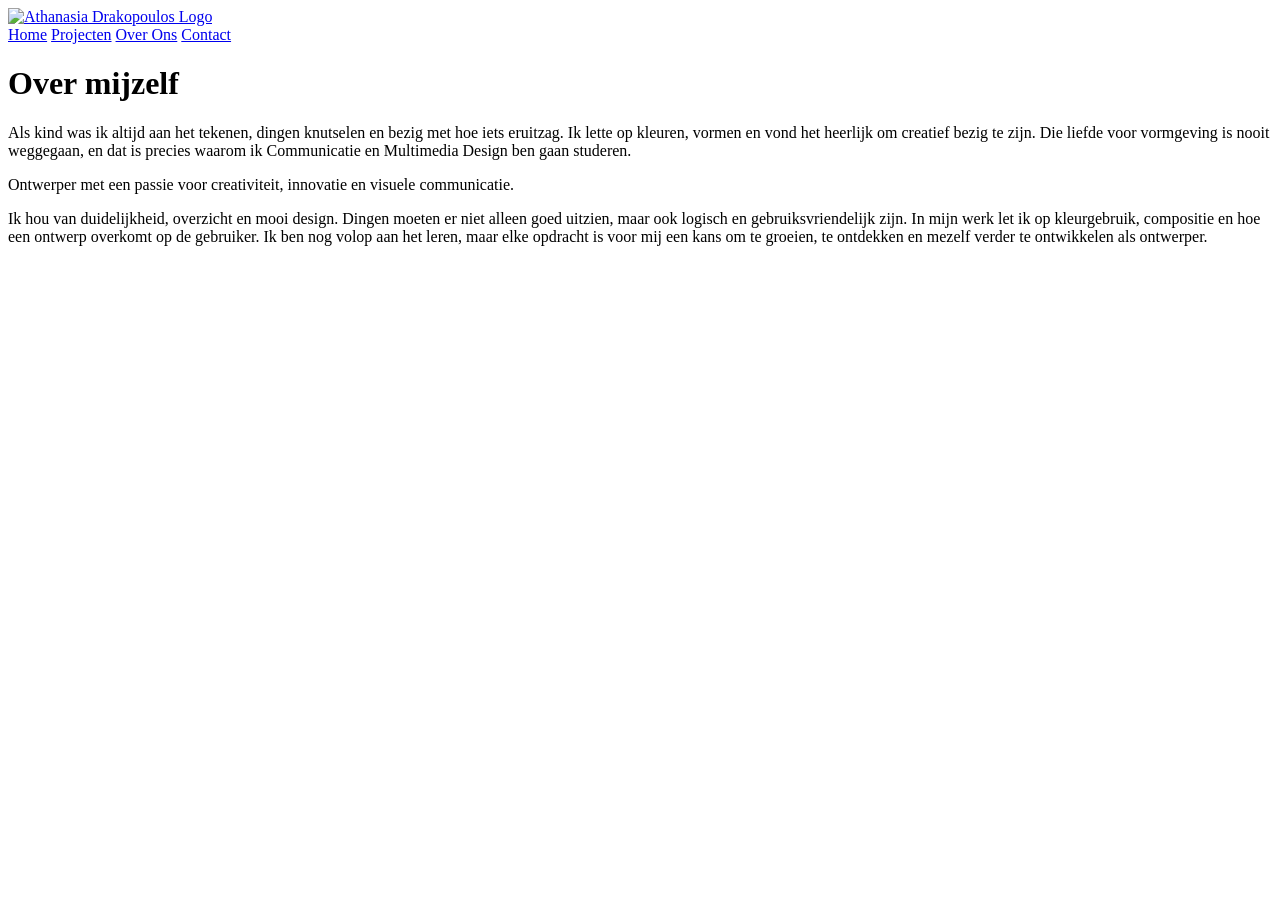
==== about.html @ c7bb43cd "Update about.html" ====
<!DOCTYPE html>
<html lang="nl">
  <head>
    <meta charset="UTF-8" />
    <meta name="viewport" content="width=device-width, initial-scale=1.0" />
    <title>Over Ons - OWE Portfolio</title>
    <link rel="stylesheet" href="styles.css" />
  </head>
  <body class="dark-theme">
    <div class="stars-container">
      <div id="stars"></div>
      <div id="shooting-stars"></div>
      <div class="saturn" id="saturn">
        <div class="planet"></div>
        <div class="rings"></div>
      </div>
    </div>

    <nav class="navigation dark">
      <div class="nav-content">
        <a href="home.html" class="logo">
          <img
            src="monogram draak png.png"
            alt="Athanasia Drakopoulos Logo"
          />
        </a>
        <div class="nav-links">
          <a href="index.html">Home</a>
          <a href="projecten.html">Projecten</a>
          <a href="about.html">Over Ons</a>
          <a href="contact.html" class="active">Contact</a>
        </div>
      </div>
    </nav>

    <main class="about-container">
      <div class="about-content">
        <h1>Over mijzelf</h1>
        <p class="intro">
          Als kind was ik altijd aan het tekenen, dingen knutselen en bezig met
          hoe iets eruitzag. Ik lette op kleuren, vormen en vond het heerlijk om
          creatief bezig te zijn. Die liefde voor vormgeving is nooit weggegaan,
          en dat is precies waarom ik Communicatie en Multimedia Design ben gaan
          studeren.
        </p>
        <div class="about-text">
          <p></p>
          <p>
            Ontwerper met een passie voor creativiteit, innovatie en visuele
            communicatie.
          </p>
          <p>
            Ik hou van duidelijkheid, overzicht en mooi design. Dingen moeten er
            niet alleen goed uitzien, maar ook logisch en gebruiksvriendelijk
            zijn. In mijn werk let ik op kleurgebruik, compositie en hoe een
            ontwerp overkomt op de gebruiker. Ik ben nog volop aan het leren,
            maar elke opdracht is voor mij een kans om te groeien, te ontdekken
            en mezelf verder te ontwikkelen als ontwerper.
          </p>
        </div>
      </div>
    </main>

    <div class="page-transition"></div>
    <div class="custom-cursor"></div>
    <script src="script.js"></script>
  </body>
</html>
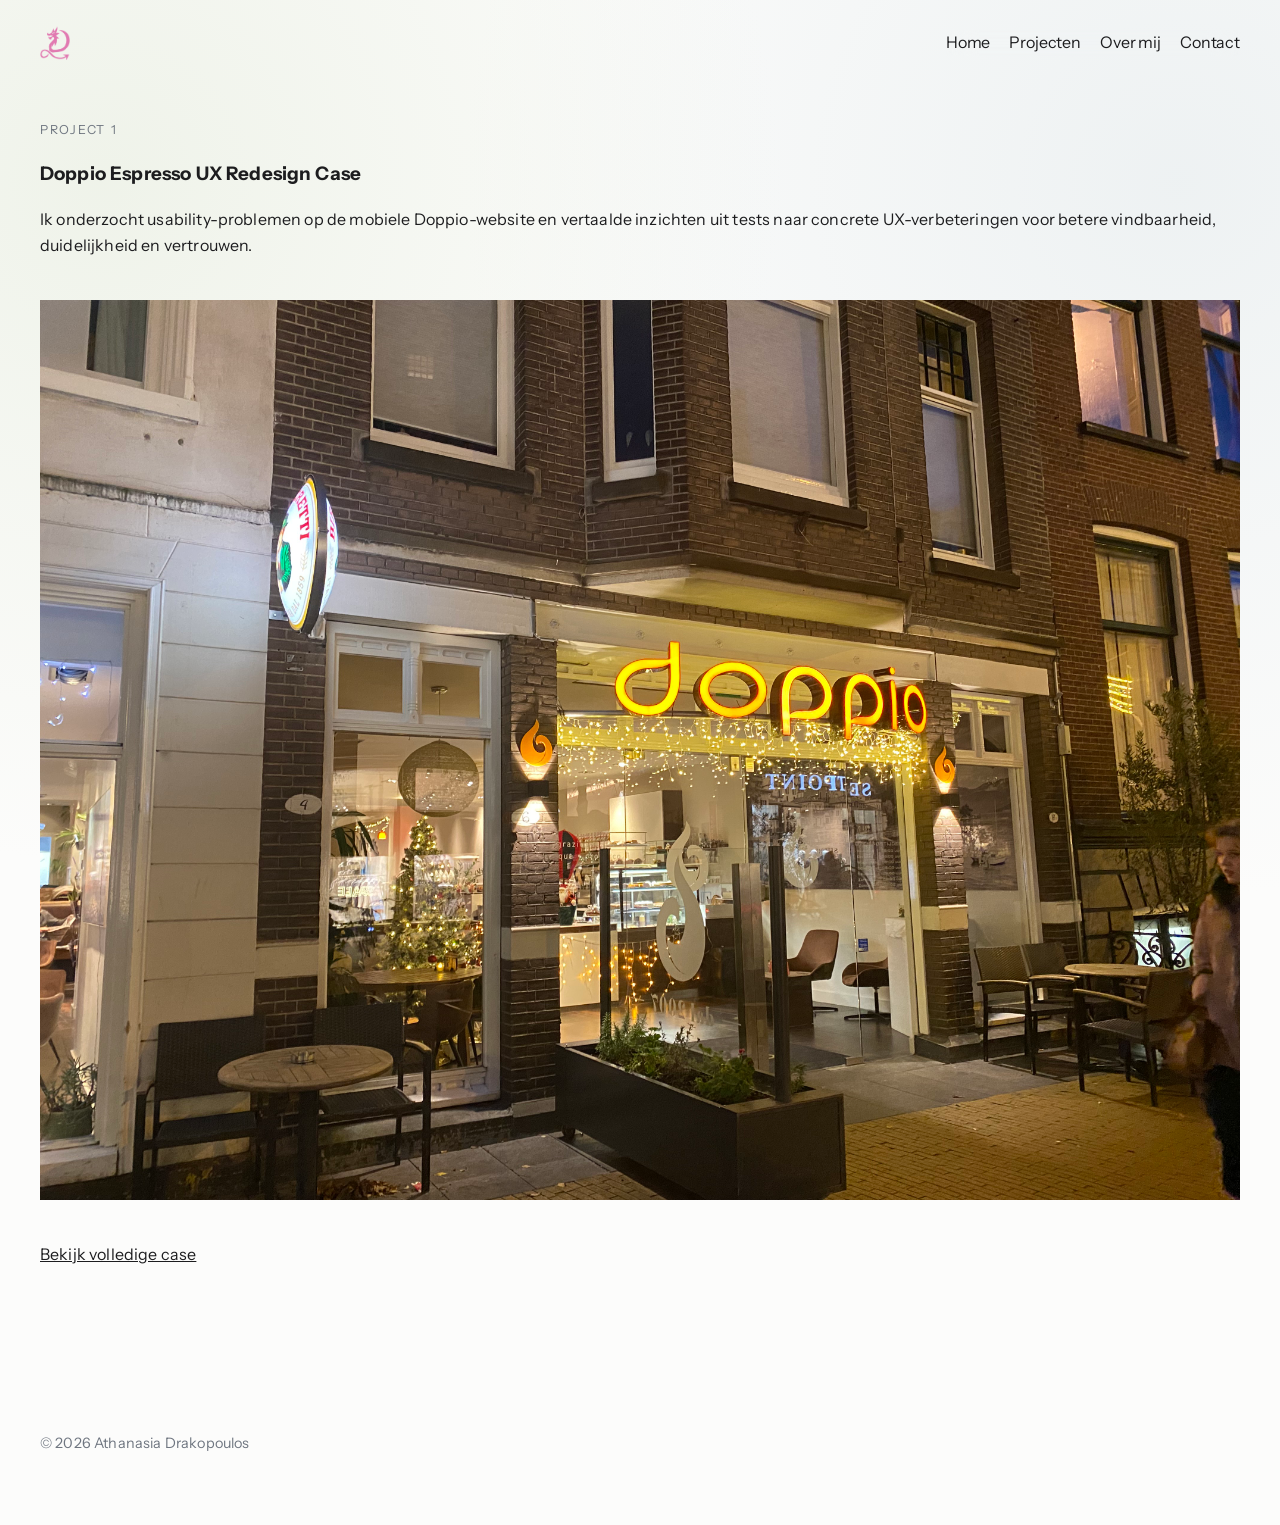
==== commit 35327618: "invul vakje weggehaald" ====
--- a/about.html
+++ b/about.html
@@ -1,68 +1,101 @@
-<!DOCTYPE html>
+<!doctype html>
 <html lang="nl">
   <head>
     <meta charset="UTF-8" />
     <meta name="viewport" content="width=device-width, initial-scale=1.0" />
-    <title>Over Ons - OWE Portfolio</title>
-    <link rel="stylesheet" href="styles.css" />
+    <meta
+      name="description"
+      content="Introductiepagina van Project 1 - Doppio Espresso UX Redesign Case."
+    />
+    <title>Project 1 Intro | Athanasia Drakopoulos</title>
+    <link rel="preconnect" href="https://fonts.googleapis.com" />
+    <link rel="preconnect" href="https://fonts.gstatic.com" crossorigin />
+    <link
+      href="https://fonts.googleapis.com/css2?family=Instrument+Sans:wght@400;500;600;700&display=swap"
+      rel="stylesheet"
+    />
+    <link rel="stylesheet" href="css/styles.css" />
   </head>
-  <body class="dark-theme">
-    <div class="stars-container">
-      <div id="stars"></div>
-      <div id="shooting-stars"></div>
-      <div class="saturn" id="saturn">
-        <div class="planet"></div>
-        <div class="rings"></div>
-      </div>
-    </div>
-
-    <nav class="navigation dark">
-      <div class="nav-content">
-        <a href="home.html" class="logo">
+  <body class="case-page project-about-page">
+    <header class="site-header" id="top">
+      <div class="container nav-wrap">
+        <a
+          class="logo-link fade-in"
+          href="index.html#home"
+          aria-label="Ga naar home"
+        >
           <img
-            src="monogram draak png.png"
-            alt="Athanasia Drakopoulos Logo"
+            src="logotje1.png"
+            alt="Portfolio logo"
+            class="logo"
+            loading="eager"
           />
         </a>
-        <div class="nav-links">
-          <a href="index.html">Home</a>
-          <a href="projecten.html">Projecten</a>
-          <a href="about.html">Over Ons</a>
-          <a href="contact.html" class="active">Contact</a>
+
+        <button
+          class="menu-toggle"
+          type="button"
+          aria-expanded="false"
+          aria-controls="site-nav"
+          aria-label="Open navigatie"
+        >
+          <span></span>
+          <span></span>
+          <span></span>
+        </button>
+
+        <nav class="site-nav" id="site-nav" aria-label="Hoofdnavigatie">
+          <a href="index.html#home">Home</a>
+          <a href="index.html#projecten">Projecten</a>
+          <a href="index.html#over-mij">Over mij</a>
+          <a href="index.html#contact">Contact</a>
+        </nav>
+      </div>
+    </header>
+
+    <main>
+      <section
+        class="project-about-hero section"
+        aria-labelledby="about-project-title"
+      >
+        <div class="container reveal">
+          <article class="project-about-card">
+            <p class="eyebrow">Project 1</p>
+            <h1 id="about-project-title">Doppio Espresso UX Redesign Case</h1>
+            <p class="project-about-subtext">
+              Ik onderzocht usability-problemen op de mobiele Doppio-website en
+              vertaalde inzichten uit tests naar concrete UX-verbeteringen voor
+              betere vindbaarheid, duidelijkheid en vertrouwen.
+            </p>
+
+            <figure class="case-image project-about-image">
+              <img
+                src="doppio foto bewijs uxe.jpg"
+                alt="Introbeeld van de Doppio Espresso UX Redesign Case"
+                loading="eager"
+              />
+            </figure>
+
+            <div class="project-about-actions">
+              <a
+                class="case-enter-link"
+                href="project-1.html"
+                aria-label="Open volledige case van project 1"
+              >
+                Bekijk volledige case
+              </a>
+            </div>
+          </article>
         </div>
-      </div>
-    </nav>
-
-    <main class="about-container">
-      <div class="about-content">
-        <h1>Over mijzelf</h1>
-        <p class="intro">
-          Als kind was ik altijd aan het tekenen, dingen knutselen en bezig met
-          hoe iets eruitzag. Ik lette op kleuren, vormen en vond het heerlijk om
-          creatief bezig te zijn. Die liefde voor vormgeving is nooit weggegaan,
-          en dat is precies waarom ik Communicatie en Multimedia Design ben gaan
-          studeren.
-        </p>
-        <div class="about-text">
-          <p></p>
-          <p>
-            Ontwerper met een passie voor creativiteit, innovatie en visuele
-            communicatie.
-          </p>
-          <p>
-            Ik hou van duidelijkheid, overzicht en mooi design. Dingen moeten er
-            niet alleen goed uitzien, maar ook logisch en gebruiksvriendelijk
-            zijn. In mijn werk let ik op kleurgebruik, compositie en hoe een
-            ontwerp overkomt op de gebruiker. Ik ben nog volop aan het leren,
-            maar elke opdracht is voor mij een kans om te groeien, te ontdekken
-            en mezelf verder te ontwikkelen als ontwerper.
-          </p>
-        </div>
-      </div>
+      </section>
     </main>
 
-    <div class="page-transition"></div>
-    <div class="custom-cursor"></div>
-    <script src="script.js"></script>
+    <footer class="site-footer">
+      <div class="container">
+        <p>&copy; <span id="year"></span> Athanasia Drakopoulos</p>
+      </div>
+    </footer>
+
+    <script src="js/main.js" defer></script>
   </body>
 </html>
--- a/css/styles.css
+++ b/css/styles.css
@@ -0,0 +1,1758 @@
+:root {
+  --bg: #ffffff;
+  --text: #1d1d1f;
+  --text-muted: #6f7680;
+  --coral: #42474f;
+  --mint: #7f9d95;
+  --lavender: #dce3dc;
+  --peach: #eef1e6;
+  --card-bg: #f7f7f6;
+  --border: rgba(29, 29, 31, 0.08);
+  --shadow-soft: 0 24px 56px rgba(29, 29, 31, 0.08);
+  --shadow-strong: 0 30px 90px rgba(29, 29, 31, 0.2);
+  --ease-out: cubic-bezier(0.19, 1, 0.22, 1);
+  --radius-lg: 28px;
+  --radius-md: 18px;
+}
+
+* {
+  box-sizing: border-box;
+}
+
+html {
+  scroll-behavior: smooth;
+}
+
+body {
+  margin: 0;
+  min-height: 100%;
+  background:
+    radial-gradient(
+      circle at 16% 8%,
+      rgba(233, 238, 225, 0.72),
+      transparent 36%
+    ),
+    radial-gradient(
+      circle at 88% 14%,
+      rgba(231, 236, 238, 0.62),
+      transparent 42%
+    ),
+    var(--bg);
+  color: var(--text);
+  font-family:
+    "SF Pro Text",
+    "Instrument Sans",
+    -apple-system,
+    BlinkMacSystemFont,
+    "Segoe UI",
+    Roboto,
+    sans-serif;
+  letter-spacing: 0.01em;
+  line-height: 1.6;
+  -webkit-font-smoothing: antialiased;
+  text-rendering: optimizeLegibility;
+}
+
+img {
+  display: block;
+  max-width: 100%;
+}
+
+a {
+  color: inherit;
+}
+
+.container {
+  width: min(100% - 2.5rem, 1200px);
+  margin-inline: auto;
+}
+
+.section {
+  padding-block: 120px;
+}
+
+.eyebrow {
+  margin: 0 0 0.9rem;
+  color: var(--text-muted);
+  font-size: 0.78rem;
+  letter-spacing: 0.14em;
+  text-transform: uppercase;
+}
+
+.section-title {
+  margin: 0;
+  font-family:
+    "SF Pro Display",
+    "Instrument Sans",
+    -apple-system,
+    BlinkMacSystemFont,
+    "Segoe UI",
+    Roboto,
+    sans-serif;
+  letter-spacing: -0.02em;
+  font-size: clamp(1.9rem, 4.7vw, 3.6rem);
+  line-height: 1.1;
+}
+
+.fade-in {
+  opacity: 0;
+  animation: intro-fade 900ms var(--ease-out) forwards;
+}
+
+.site-header {
+  position: fixed;
+  inset: 0 0 auto;
+  z-index: 100;
+  transition:
+    background-color 0.35s ease,
+    border-color 0.35s ease,
+    box-shadow 0.35s ease;
+}
+
+.site-header.scrolled {
+  border-bottom: 1px solid rgba(29, 29, 31, 0.08);
+  background-color: rgba(255, 255, 255, 0.72);
+  backdrop-filter: blur(18px);
+  -webkit-backdrop-filter: blur(18px);
+  box-shadow: 0 10px 35px rgba(29, 29, 31, 0.06);
+}
+
+.nav-wrap {
+  display: flex;
+  align-items: center;
+  justify-content: space-between;
+  gap: 1rem;
+  min-height: 78px;
+}
+
+.logo-link {
+  display: inline-flex;
+  align-items: center;
+}
+
+.logo {
+  width: auto;
+  height: 34px;
+}
+
+.menu-toggle {
+  position: relative;
+  display: inline-grid;
+  place-items: center;
+  gap: 0.26rem;
+  width: 46px;
+  height: 46px;
+  border: 1px solid var(--border);
+  border-radius: 12px;
+  background: rgba(255, 255, 255, 0.96);
+}
+
+.menu-toggle span {
+  width: 18px;
+  height: 2px;
+  border-radius: 99px;
+  background: var(--text);
+  transition:
+    transform 0.28s ease,
+    opacity 0.28s ease;
+}
+
+.menu-toggle[aria-expanded="true"] span:nth-child(1) {
+  transform: translateY(6px) rotate(45deg);
+}
+
+.menu-toggle[aria-expanded="true"] span:nth-child(2) {
+  opacity: 0;
+}
+
+.menu-toggle[aria-expanded="true"] span:nth-child(3) {
+  transform: translateY(-6px) rotate(-45deg);
+}
+
+.site-nav {
+  position: absolute;
+  top: calc(100% + 0.8rem);
+  right: 1.25rem;
+  display: grid;
+  gap: 0.6rem;
+  padding: 1rem;
+  min-width: 220px;
+  border: 1px solid var(--border);
+  border-radius: 16px;
+  background: rgba(255, 255, 255, 0.92);
+  backdrop-filter: blur(14px);
+  box-shadow: var(--shadow-soft);
+  opacity: 0;
+  visibility: hidden;
+  transform: translateY(-7px);
+  transition:
+    opacity 0.2s ease,
+    transform 0.2s ease,
+    visibility 0.2s ease;
+}
+
+.site-nav.is-open {
+  opacity: 1;
+  visibility: visible;
+  transform: translateY(0);
+}
+
+.site-nav a {
+  text-decoration: none;
+  color: var(--text);
+  font-size: 1rem;
+  letter-spacing: -0.01em;
+  transition: color 0.22s ease;
+}
+
+.site-nav a:hover,
+.site-nav a:focus-visible {
+  color: var(--coral);
+}
+
+.hero {
+  position: relative;
+  min-height: 100vh;
+  display: grid;
+  place-items: center;
+  overflow: clip;
+}
+
+.hero-content {
+  display: grid;
+  place-items: center;
+  gap: 1.1rem;
+  text-align: center;
+  z-index: 3;
+}
+
+.hero-title {
+  margin: 0;
+  display: grid;
+  gap: 0.6rem;
+  justify-items: center;
+}
+
+.hero-greeting {
+  font-family:
+    "SF Pro Display",
+    "Instrument Sans",
+    -apple-system,
+    BlinkMacSystemFont,
+    "Segoe UI",
+    Roboto,
+    sans-serif;
+  font-size: clamp(1.05rem, 2vw, 1.45rem);
+  font-weight: 500;
+  color: var(--text-muted);
+  letter-spacing: 0.01em;
+}
+
+.hero-name {
+  margin: 0;
+  display: inline-flex;
+  flex-wrap: wrap;
+  justify-content: center;
+  gap: 0.01em;
+  font-family:
+    "SF Pro Display",
+    "Instrument Sans",
+    -apple-system,
+    BlinkMacSystemFont,
+    "Segoe UI",
+    Roboto,
+    sans-serif;
+  font-size: clamp(2.3rem, 8vw, 5.8rem);
+  font-weight: 600;
+  line-height: 1;
+  letter-spacing: -0.035em;
+  color: var(--text);
+}
+
+.hero-name .name-letter {
+  position: relative;
+  display: inline-block;
+  border: 0;
+  padding: 0;
+  background: transparent;
+  font: inherit;
+  color: inherit;
+  line-height: inherit;
+  letter-spacing: inherit;
+  cursor: pointer;
+  transition:
+    transform 240ms ease,
+    color 240ms ease,
+    text-shadow 280ms ease;
+}
+
+.hero-name .name-letter.space {
+  width: 0.3em;
+  pointer-events: none;
+}
+
+.hero-name .name-letter::after {
+  content: attr(data-quality);
+  position: absolute;
+  left: 50%;
+  bottom: calc(100% + 0.55rem);
+  transform: translate(-50%, 6px);
+  padding: 0.3rem 0.58rem;
+  border-radius: 999px;
+  border: 1px solid rgba(29, 29, 31, 0.13);
+  background: rgba(255, 255, 255, 0.95);
+  color: var(--text-muted);
+  font-size: 0.64rem;
+  letter-spacing: 0.08em;
+  text-transform: uppercase;
+  white-space: nowrap;
+  opacity: 0;
+  pointer-events: none;
+  transition:
+    opacity 200ms ease,
+    transform 200ms ease;
+  box-shadow: 0 12px 30px rgba(29, 29, 31, 0.08);
+}
+
+.hero-name .name-letter:hover,
+.hero-name .name-letter:focus-visible,
+.hero-name .name-letter.is-active {
+  transform: translateY(-2px) scale(1.02);
+  color: #000;
+  text-shadow: 0 8px 18px rgba(29, 29, 31, 0.14);
+}
+
+.hero-name .name-letter:hover::after,
+.hero-name .name-letter:focus-visible::after,
+.hero-name .name-letter.is-active::after {
+  opacity: 1;
+  transform: translate(-50%, 0);
+}
+
+.hero-quality {
+  margin: 0;
+  min-height: 1.6rem;
+  font-size: 0.82rem;
+  letter-spacing: 0.08em;
+  text-transform: uppercase;
+  color: var(--text-muted);
+}
+
+.hero-blob {
+  position: absolute;
+  left: 50%;
+  top: 50%;
+  width: min(42vw, 520px);
+  aspect-ratio: 1;
+  border-radius: 50%;
+  background: radial-gradient(
+    circle at 30% 30%,
+    rgba(255, 107, 107, 0.34),
+    rgba(78, 205, 196, 0.24)
+  );
+  filter: blur(60px);
+  transform: translate(-50%, -50%);
+  z-index: 1;
+  pointer-events: none;
+}
+
+.scroll-indicator {
+  position: absolute;
+  left: 50%;
+  bottom: 2rem;
+  width: 28px;
+  height: 48px;
+  border: 1px solid rgba(29, 29, 31, 0.3);
+  border-radius: 99px;
+  transform: translateX(-50%);
+  display: grid;
+  place-items: center;
+  z-index: 3;
+}
+
+.scroll-indicator span {
+  width: 6px;
+  height: 6px;
+  border-radius: 50%;
+  background: var(--text);
+  animation: scroll-dot 1.8s ease-in-out infinite;
+}
+
+.projects-grid {
+  margin-top: 2.4rem;
+  display: grid;
+  gap: 1rem;
+}
+
+.project-card {
+  position: relative;
+  min-height: 210px;
+  padding: 1.4rem;
+  border-radius: var(--radius-lg);
+  border: 1px solid var(--border);
+  background: var(--card-bg);
+  text-decoration: none;
+  overflow: hidden;
+  isolation: isolate;
+  transition:
+    transform 0.4s var(--ease-out),
+    box-shadow 0.4s var(--ease-out),
+    background-image 0.4s var(--ease-out),
+    background-color 0.4s var(--ease-out);
+}
+
+.project-card::before {
+  content: "";
+  position: absolute;
+  inset: 0;
+  background: linear-gradient(
+    135deg,
+    rgba(255, 255, 255, 0.88),
+    rgba(255, 230, 109, 0.16)
+  );
+  opacity: 0;
+  transition: opacity 0.35s ease;
+}
+
+.project-card > * {
+  position: relative;
+  z-index: 1;
+}
+
+.project-card h3 {
+  margin: 0;
+  font-size: clamp(1.3rem, 2.2vw, 2rem);
+  letter-spacing: -0.02em;
+}
+
+.project-index {
+  margin: 0 0 1rem;
+  color: var(--text-muted);
+  font-size: 0.8rem;
+  letter-spacing: 0.12em;
+}
+
+.project-desc {
+  margin: 0.8rem 0 0;
+  max-width: 38ch;
+  color: var(--text-muted);
+}
+
+.project-cta {
+  margin-top: 1.1rem;
+  display: inline-flex;
+  align-items: center;
+  gap: 0.5rem;
+  font-weight: 600;
+  opacity: 0;
+  transform: translateY(10px);
+  transition:
+    opacity 0.28s ease,
+    transform 0.28s ease;
+}
+
+.project-cta::after {
+  content: "->";
+}
+
+.project-card:hover,
+.project-card:focus-visible,
+.project-card.is-tapped {
+  transform: scale(1.03) translateY(-10px);
+  box-shadow: var(--shadow-strong);
+}
+
+.project-card:hover::before,
+.project-card:focus-visible::before,
+.project-card.is-tapped::before {
+  opacity: 1;
+}
+
+.project-1:hover .project-cta,
+.project-1:focus-visible .project-cta,
+.project-1.is-tapped .project-cta {
+  opacity: 1;
+  transform: translateY(0);
+}
+
+.project-1 {
+  min-height: clamp(360px, 50vw, 520px);
+  border: 1px solid rgba(29, 29, 31, 0.08);
+  background: #fcfdf8;
+  color: var(--text);
+}
+
+.project-preview-media {
+  position: relative;
+  margin-top: 1.3rem;
+  border-radius: 16px;
+  overflow: hidden;
+  border: 1px solid rgba(29, 29, 31, 0.08);
+  background: rgba(255, 255, 255, 0.78);
+  min-height: clamp(120px, 16vw, 180px);
+  display: grid;
+  place-items: center;
+  padding: 0.9rem;
+}
+
+.project-preview-media picture,
+.project-preview-media img {
+  width: auto;
+  height: auto;
+}
+
+.project-preview-media img {
+  max-width: 100%;
+  max-height: clamp(72px, 10vw, 130px);
+  object-fit: contain;
+  transition:
+    transform 320ms var(--ease-out),
+    opacity 240ms ease;
+}
+
+.project-preview-overlay {
+  position: static;
+  inset: auto;
+  z-index: 2;
+  display: block;
+  align-content: normal;
+  gap: 0;
+  padding: 0;
+}
+
+.project-1 .project-index {
+  position: static;
+  top: auto;
+  left: auto;
+  z-index: 1;
+  color: var(--text-muted);
+}
+
+.project-1 h3 {
+  margin: 0;
+  max-width: 24ch;
+  font-size: clamp(1.45rem, 2.4vw, 2.1rem);
+  line-height: 1.08;
+  letter-spacing: -0.02em;
+  color: var(--text);
+}
+
+.project-keywords {
+  margin: 0.9rem 0 0;
+  padding: 0;
+  list-style: none;
+  display: flex;
+  flex-wrap: wrap;
+  gap: 0.45rem;
+  max-width: 48ch;
+}
+
+.project-keywords li {
+  display: inline-flex;
+  align-items: center;
+  padding: 0.28rem 0.6rem;
+  border-radius: 999px;
+  border: 1px solid rgba(29, 29, 31, 0.1);
+  background: rgba(255, 255, 255, 0.75);
+  color: #4a5057;
+  font-size: 0.73rem;
+  letter-spacing: 0.01em;
+}
+
+.project-1:hover .project-preview-media img,
+.project-1:focus-visible .project-preview-media img,
+.project-1.is-tapped .project-preview-media img {
+  transform: scale(1.03);
+  opacity: 0.95;
+}
+
+.project-2 {
+  background: #f9fbff;
+}
+
+.project-3 {
+  background: #fffaf6;
+}
+
+.project-4 {
+  background: #f9fdf9;
+}
+
+.project-5 {
+  background: #fdf9ff;
+}
+
+.about-grid {
+  display: grid;
+  gap: 2rem;
+}
+
+.about-image {
+  border-radius: var(--radius-lg);
+  overflow: hidden;
+  border: 1px solid var(--border);
+  background: #f9f9fa;
+}
+
+.about-content p {
+  color: var(--text-muted);
+  max-width: 56ch;
+}
+
+.about-copy {
+  margin-top: 1.4rem;
+  display: grid;
+  gap: 1rem;
+}
+
+.about-copy p {
+  margin: 0;
+  max-width: 66ch;
+  color: var(--text-muted);
+}
+
+.skills-track {
+  margin-top: 2.8rem;
+  border-top: 1px solid rgba(29, 29, 31, 0.1);
+  border-bottom: 1px solid rgba(29, 29, 31, 0.1);
+  background: linear-gradient(
+    180deg,
+    rgba(255, 255, 255, 0.8),
+    rgba(245, 245, 247, 0.55)
+  );
+  overflow: hidden;
+}
+
+.skills-track-inner {
+  display: flex;
+  width: max-content;
+  animation: skills-scroll 48s linear infinite;
+}
+
+.skills-line {
+  margin: 0;
+  padding: 0.95rem 0;
+  display: flex;
+  align-items: center;
+  gap: 0.85rem;
+  list-style: none;
+}
+
+.skills-line li {
+  display: inline-flex;
+  align-items: center;
+  white-space: nowrap;
+  color: var(--text);
+  letter-spacing: 0.01em;
+  font-size: 0.9rem;
+}
+
+.skills-line li::after {
+  content: "";
+  width: 5px;
+  height: 5px;
+  margin-left: 0.85rem;
+  border-radius: 50%;
+  background: rgba(29, 29, 31, 0.3);
+}
+
+.skills-line li:last-child::after {
+  margin-right: 0.85rem;
+}
+
+@keyframes skills-scroll {
+  0% {
+    transform: translateX(0);
+  }
+  100% {
+    transform: translateX(-50%);
+  }
+}
+
+.contact-wrap {
+  max-width: 820px;
+}
+
+.mail-link {
+  display: inline-block;
+  margin-top: 1.1rem;
+  font-size: clamp(1.5rem, 6vw, 3.2rem);
+  text-decoration: none;
+  letter-spacing: -0.02em;
+  transition: color 0.25s ease;
+}
+
+.mail-link:hover,
+.mail-link:focus-visible {
+  color: var(--mint);
+}
+
+.socials {
+  margin-top: 1.4rem;
+  display: flex;
+  gap: 1.1rem;
+}
+
+.socials a {
+  text-decoration: none;
+  color: var(--text-muted);
+  transition: color 0.22s ease;
+}
+
+.socials a:hover,
+.socials a:focus-visible {
+  color: var(--text);
+}
+
+.site-footer {
+  padding: 30px 0 56px;
+  color: var(--text-muted);
+  font-size: 0.9rem;
+}
+
+.case-page {
+  background:
+    radial-gradient(
+      circle at 8% 12%,
+      rgba(235, 240, 228, 0.76),
+      transparent 38%
+    ),
+    radial-gradient(
+      circle at 92% 12%,
+      rgba(230, 236, 238, 0.65),
+      transparent 40%
+    ),
+    #fcfcfb;
+}
+
+.case-hero {
+  padding-top: 148px;
+  padding-bottom: 120px;
+}
+
+.case-shell {
+  display: grid;
+  gap: 2.2rem;
+}
+
+.case-content {
+  width: min(100%, 750px);
+}
+
+.case-content > .eyebrow {
+  margin-bottom: 0.6rem;
+}
+
+.case-content h1 {
+  margin: 0;
+  font-size: clamp(2.2rem, 6.2vw, 4.7rem);
+  line-height: 1;
+  letter-spacing: -0.03em;
+}
+
+.case-side-nav {
+  display: none;
+}
+
+.case-side-title {
+  margin: 0 0 0.9rem;
+  color: var(--text-muted);
+  font-size: 0.72rem;
+  letter-spacing: 0.14em;
+  text-transform: uppercase;
+}
+
+.case-side-nav a {
+  display: block;
+  padding: 0.5rem 0;
+  color: var(--text-muted);
+  text-decoration: none;
+  font-size: 0.92rem;
+  letter-spacing: -0.01em;
+  transition:
+    color 220ms ease,
+    transform 220ms ease;
+}
+
+.case-side-nav a::before {
+  content: "";
+  display: inline-block;
+  width: 5px;
+  height: 5px;
+  margin-right: 0.5rem;
+  border-radius: 50%;
+  background: rgba(29, 29, 31, 0.26);
+  transform: translateY(-1px);
+  transition: background-color 220ms ease;
+}
+
+.case-side-nav a:hover,
+.case-side-nav a:focus-visible,
+.case-side-nav a.is-active {
+  color: var(--text);
+  transform: translateX(3px);
+}
+
+.case-side-nav a.is-active::before {
+  background: var(--text);
+}
+
+.case-block {
+  padding-top: 1.5rem;
+  padding-inline: 0;
+  border-radius: 0;
+  transition: opacity 320ms ease;
+}
+
+.case-block.is-current {
+  opacity: 1;
+}
+
+.case-block + .case-block {
+  margin-top: 7rem;
+}
+
+.case-block .stagger-item {
+  opacity: 1;
+  transform: translateY(0);
+}
+
+.js .case-block .stagger-item {
+  opacity: 0;
+  transform: translateY(12px);
+  transition:
+    opacity 520ms var(--ease-out),
+    transform 520ms var(--ease-out);
+  transition-delay: var(--stagger-delay, 0ms);
+}
+
+.js .case-block.in-view .stagger-item {
+  opacity: 1;
+  transform: translateY(0);
+}
+
+.case-block h2 {
+  margin: 0 0 1.6rem;
+  font-size: clamp(1.6rem, 3.5vw, 2.5rem);
+  line-height: 1.12;
+  letter-spacing: -0.02em;
+}
+
+.case-block h3 {
+  margin: 2.1rem 0 0.95rem;
+  font-size: clamp(1.2rem, 2.3vw, 1.55rem);
+  line-height: 1.2;
+  letter-spacing: -0.015em;
+}
+
+.case-block p {
+  margin: 1.25rem 0 0;
+  max-width: 72ch;
+  color: #262a30;
+}
+
+.case-content p strong,
+.case-content li strong {
+  font-weight: 600;
+  text-decoration-line: underline;
+  text-decoration-thickness: 1.5px;
+  text-underline-offset: 0.14em;
+  text-decoration-color: rgba(29, 29, 31, 0.32);
+}
+
+.severity {
+  display: inline-flex;
+  align-items: center;
+  border-radius: 999px;
+  padding: 0.16rem 0.54rem;
+  font-size: 0.78em;
+  line-height: 1.2;
+}
+
+.severity-low {
+  color: #1f6b3f;
+  background: #eaf6ef;
+}
+
+.severity-medium {
+  color: #8a5a00;
+  background: #fff2de;
+}
+
+.severity-high {
+  color: #a12424;
+  background: #fde9e9;
+}
+
+.case-image {
+  margin: 2.6rem 0;
+  border-radius: 0;
+  border: 0;
+  overflow: visible;
+  background: transparent;
+}
+
+.case-image img {
+  width: 100%;
+  height: auto;
+  max-height: none;
+  object-fit: contain;
+  transition: transform 320ms ease;
+}
+
+.case-image:hover img,
+.case-image:focus-within img {
+  transform: scale(1.015);
+}
+
+.image-pair {
+  display: grid;
+  gap: 2.2rem;
+  margin: 1.8rem 0 1.4rem;
+}
+
+.case-page--project-2 .case-image {
+  width: 84%;
+  max-width: 700px;
+  margin-left: auto;
+  margin-right: auto;
+}
+
+.case-page--project-2 .case-image.case-image-wide {
+  max-width: 100%;
+}
+
+.case-page--project-2 .case-image.case-image-prototype-small {
+  width: 58%;
+  max-width: 430px;
+}
+
+.case-page--project-2 #interactie > p,
+.case-page--project-2 #interactie .process-step p {
+  color: var(--text);
+  font-size: 1.03rem;
+}
+
+.metrics-carousel {
+  margin: 2.2rem 0 2rem;
+  width: 100%;
+  display: grid;
+  gap: 0.9rem;
+}
+
+.metrics-carousel__viewport {
+  overflow: hidden;
+  width: 100%;
+  touch-action: pan-y;
+  cursor: grab;
+}
+
+.metrics-carousel__viewport.is-dragging {
+  cursor: grabbing;
+}
+
+.metrics-carousel__track {
+  margin: 0;
+  padding: 0;
+  list-style: none;
+  display: flex;
+  gap: 1rem;
+  will-change: transform;
+  transition: transform 480ms cubic-bezier(0.2, 0.8, 0.2, 1);
+}
+
+.metrics-carousel__slide {
+  flex: 0 0 clamp(430px, 62vw, 820px);
+  opacity: 0.52;
+  transform: scale(0.9);
+  transition:
+    transform 360ms ease,
+    opacity 360ms ease;
+}
+
+.metrics-carousel__slide.is-active {
+  opacity: 1;
+  transform: scale(1);
+}
+
+.metrics-carousel__slide img {
+  width: 100%;
+  height: clamp(250px, 44vw, 500px);
+  display: block;
+  object-fit: contain;
+  object-position: center;
+  filter: drop-shadow(0 16px 28px rgba(15, 23, 42, 0.16));
+}
+
+.metrics-carousel__controls {
+  display: grid;
+  grid-template-columns: auto 1fr auto;
+  align-items: center;
+  gap: 0.75rem;
+}
+
+.metrics-carousel__nav {
+  min-width: 6.2rem;
+  height: 2.7rem;
+  border: 1px solid rgba(15, 23, 42, 0.12);
+  border-radius: 999px;
+  background: rgba(255, 255, 255, 0.9);
+  color: var(--text);
+  font-size: 0.9rem;
+  font-weight: 600;
+  cursor: pointer;
+  transition:
+    transform 180ms ease,
+    box-shadow 180ms ease;
+}
+
+.metrics-carousel__nav:hover,
+.metrics-carousel__nav:focus-visible {
+  transform: translateY(-1px);
+  box-shadow: 0 10px 20px rgba(15, 23, 42, 0.15);
+}
+
+.metrics-carousel__dots {
+  display: flex;
+  justify-content: center;
+  gap: 0.45rem;
+}
+
+.metrics-carousel__dot {
+  width: 7px;
+  height: 7px;
+  border: 0;
+  border-radius: 999px;
+  background: rgba(15, 23, 42, 0.24);
+  padding: 0;
+  cursor: pointer;
+}
+
+.metrics-carousel__dot.is-active {
+  background: rgba(15, 23, 42, 0.68);
+  transform: scale(1.2);
+}
+
+.metrics-strip {
+  margin: 2.2rem 0 2rem;
+  width: 100%;
+  display: grid;
+  gap: 0.8rem;
+}
+
+.metrics-strip__scroller {
+  margin: 0;
+  padding: 0 0 0.4rem;
+  list-style: none;
+  display: flex;
+  gap: 16px;
+  overflow-x: auto;
+  overflow-y: hidden;
+  scroll-snap-type: x proximity;
+  -webkit-overflow-scrolling: touch;
+  overscroll-behavior-x: contain;
+}
+
+.metrics-strip__item {
+  flex: 0 0 clamp(260px, 62vw, 620px);
+  scroll-snap-align: start;
+}
+
+.metrics-strip__item img {
+  width: 100%;
+  border: 1px solid var(--border);
+  border-radius: 14px;
+  background: var(--card-bg);
+  padding: 0.6rem;
+  display: block;
+  transition:
+    transform 220ms ease,
+    box-shadow 220ms ease;
+}
+
+.metrics-strip__item:hover img {
+  transform: translateY(-2px);
+  box-shadow: 0 12px 28px rgba(15, 23, 42, 0.14);
+}
+
+.metrics-strip__item img {
+  height: clamp(220px, 42vw, 460px);
+  object-fit: contain;
+  object-position: center;
+}
+
+.metrics-strip__hint {
+  margin: 0;
+  color: var(--text-muted);
+  font-size: 0.92rem;
+}
+
+@media (max-width: 767px) {
+  .case-page--project-2 .case-image {
+    max-width: 100%;
+  }
+
+  .case-page--project-2 .case-image.case-image-prototype-small {
+    width: 78%;
+    max-width: 360px;
+  }
+
+  .metrics-carousel__slide {
+    flex-basis: min(82vw, 520px);
+  }
+
+  .metrics-carousel__slide img {
+    height: clamp(210px, 52vw, 360px);
+  }
+
+  .metrics-carousel__controls {
+    grid-template-columns: auto auto;
+    justify-content: space-between;
+  }
+
+  .metrics-carousel__dots {
+    grid-column: 1 / -1;
+    order: 3;
+  }
+
+  .metrics-carousel__nav {
+    min-width: 5.4rem;
+    height: 2.45rem;
+  }
+
+  .metrics-strip__item {
+    flex-basis: 86vw;
+  }
+
+  .metrics-strip__item img {
+    padding: 0.45rem;
+    height: clamp(190px, 55vw, 340px);
+  }
+}
+
+.intro-media-pair {
+  display: grid;
+  gap: 2rem;
+  margin-top: 2.3rem;
+}
+
+.case-image-medium {
+  width: min(100%, 70%);
+  margin-inline: auto;
+}
+
+.case-image-natural img {
+  border-radius: 0;
+}
+
+.case-list {
+  margin: 1rem 0 0;
+  padding: 0;
+  list-style: none;
+  display: grid;
+  gap: 1.15rem;
+}
+
+.case-list li {
+  position: relative;
+  --list-icon: url("data:image/svg+xml,%3Csvg xmlns='http://www.w3.org/2000/svg' viewBox='0 0 24 24'%3E%3Cpath d='m20.3 6.7-11 11-5.6-5.6 1.4-1.4 4.2 4.2 9.6-9.6z' fill='black'/%3E%3C/svg%3E");
+  padding-left: 2.15rem;
+  color: var(--text);
+  line-height: 1.6;
+  font-size: 1.06rem;
+}
+
+.case-list li::before {
+  content: "";
+  position: absolute;
+  left: 0;
+  top: 0.28rem;
+  width: 1.2rem;
+  height: 1.2rem;
+  border-radius: 999px;
+  background: #edf0f4;
+}
+
+.case-list li::after {
+  content: "";
+  position: absolute;
+  left: 0.24rem;
+  top: 0.52rem;
+  width: 0.72rem;
+  height: 0.72rem;
+  background: #3c424b;
+  -webkit-mask: var(--list-icon) center / contain no-repeat;
+  mask: var(--list-icon) center / contain no-repeat;
+}
+
+.case-list li.icon-trust {
+  --list-icon: url("data:image/svg+xml,%3Csvg xmlns='http://www.w3.org/2000/svg' viewBox='0 0 24 24'%3E%3Cpath d='M12 2 4 5v6c0 5.2 3.4 10 8 11 4.6-1 8-5.8 8-11V5l-8-3Zm-1 12-3-3 1.4-1.4L11 11.2l3.6-3.6L16 9l-5 5Z' fill='black'/%3E%3C/svg%3E");
+}
+
+.case-list li.icon-mobile {
+  --list-icon: url("data:image/svg+xml,%3Csvg xmlns='http://www.w3.org/2000/svg' viewBox='0 0 24 24'%3E%3Cpath d='M8 2h8c1.1 0 2 .9 2 2v16c0 1.1-.9 2-2 2H8c-1.1 0-2-.9-2-2V4c0-1.1.9-2 2-2Zm0 3v13h8V5H8Zm4 16a1 1 0 1 0 0-2 1 1 0 0 0 0 2Z' fill='black'/%3E%3C/svg%3E");
+}
+
+.case-list li.icon-speed {
+  --list-icon: url("data:image/svg+xml,%3Csvg xmlns='http://www.w3.org/2000/svg' viewBox='0 0 24 24'%3E%3Cpath d='M13 2 4 14h6l-1 8 9-12h-6l1-8Z' fill='black'/%3E%3C/svg%3E");
+}
+
+.case-list li.icon-clarity {
+  --list-icon: url("data:image/svg+xml,%3Csvg xmlns='http://www.w3.org/2000/svg' viewBox='0 0 24 24'%3E%3Cpath d='M12 5c5.5 0 9.5 5.4 10 6-.5.6-4.5 6-10 6S2.5 11.6 2 11c.5-.6 4.5-6 10-6Zm0 2.5A3.5 3.5 0 1 0 12 14.5a3.5 3.5 0 0 0 0-7Z' fill='black'/%3E%3C/svg%3E");
+}
+
+.improvement {
+  margin-top: 2.15rem;
+  padding-top: 0.35rem;
+}
+
+.improvement h3 .severity {
+  margin-left: 0.45rem;
+  vertical-align: middle;
+}
+
+.comparison-grid {
+  margin-top: 1.7rem;
+  display: grid;
+  gap: 2rem;
+  align-items: start;
+}
+
+.comparison-card {
+  margin: 0;
+  border: 0;
+  border-radius: 0;
+  background: transparent;
+  overflow: visible;
+}
+
+.comparison-label {
+  margin: 0 0 0.65rem;
+  color: #4d545f;
+  letter-spacing: 0.07em;
+  text-transform: uppercase;
+  font-size: 0.74rem;
+}
+
+.comparison-copy {
+  margin: 0.95rem 0 0;
+  color: #2c3138;
+  font-size: 0.99rem;
+  line-height: 1.65;
+}
+
+.comparison-arrow {
+  display: none;
+}
+
+.comparison-arrow span {
+  display: inline-grid;
+  place-items: center;
+  width: 2rem;
+  height: 2rem;
+  border-radius: 999px;
+  border: 1px solid rgba(29, 29, 31, 0.16);
+  background: rgba(255, 255, 255, 0.84);
+  color: rgba(29, 29, 31, 0.6);
+  font-size: 0.86rem;
+  line-height: 1;
+}
+
+.comparison-card img {
+  width: 100%;
+  height: auto;
+  max-height: 420px;
+  object-fit: contain;
+  border-radius: 10px;
+  background: transparent;
+  transition: transform 300ms ease;
+}
+
+.challenge-kicker {
+  font-weight: 600;
+  font-size: 1.14rem;
+  letter-spacing: -0.01em;
+}
+
+.comparison-card:hover img,
+.comparison-card:focus-within img {
+  transform: scale(1.02);
+}
+
+.case-hero h1 {
+  margin: 0;
+  font-size: clamp(2.2rem, 6.8vw, 5.2rem);
+  line-height: 0.96;
+  letter-spacing: -0.03em;
+}
+
+.case-subtitle {
+  margin: 1rem 0 0;
+  color: var(--text-muted);
+  font-size: clamp(1rem, 1.8vw, 1.3rem);
+  max-width: 52ch;
+}
+
+.case-meta {
+  margin-top: 1.3rem;
+  display: flex;
+  flex-wrap: wrap;
+  gap: 0.9rem 1.3rem;
+  color: var(--text-muted);
+  font-size: 0.87rem;
+  letter-spacing: 0.04em;
+}
+
+.hero-media {
+  margin-top: 2rem;
+  border-radius: var(--radius-lg);
+  border: 1px solid var(--border);
+  overflow: hidden;
+  aspect-ratio: 16/9;
+  background: #f2f2f4;
+}
+
+.parallax-image {
+  width: 100%;
+  height: 100%;
+  object-fit: cover;
+  transform: translateY(0);
+  will-change: transform;
+}
+
+.overview-grid {
+  display: grid;
+  gap: 2rem;
+}
+
+.overview-details {
+  border: 1px solid var(--border);
+  border-radius: var(--radius-md);
+  padding: 1.4rem;
+  background: rgba(245, 245, 247, 0.72);
+}
+
+.overview-details h3 {
+  margin: 0;
+  font-size: 1.1rem;
+}
+
+.overview-details ul {
+  margin: 1rem 0 0;
+  padding: 0;
+  list-style: none;
+  display: grid;
+  gap: 0.65rem;
+  color: var(--text-muted);
+}
+
+.process-steps {
+  margin-top: 2rem;
+  display: grid;
+  gap: 2rem;
+}
+
+.process-step {
+  border-left: 2px solid rgba(29, 29, 31, 0.1);
+  padding-left: 1.3rem;
+}
+
+.step-index {
+  margin: 0;
+  color: var(--text-muted);
+  letter-spacing: 0.1em;
+  font-size: 0.8rem;
+}
+
+.process-step h3 {
+  margin: 0.45rem 0 0.4rem;
+  font-size: clamp(1.3rem, 2.2vw, 1.8rem);
+  letter-spacing: -0.02em;
+}
+
+.process-step p {
+  margin: 0;
+  color: var(--text-muted);
+}
+
+.media-placeholder {
+  margin-top: 1rem;
+  border-radius: 14px;
+  min-height: 170px;
+  border: 1px dashed rgba(29, 29, 31, 0.2);
+  background: linear-gradient(
+    135deg,
+    rgba(255, 230, 109, 0.2),
+    rgba(78, 205, 196, 0.18)
+  );
+}
+
+.results-media {
+  margin-top: 1.6rem;
+  border: 1px solid var(--border);
+  border-radius: var(--radius-lg);
+  overflow: hidden;
+}
+
+.metrics {
+  margin-top: 2rem;
+  display: grid;
+  gap: 1rem;
+}
+
+.metrics article {
+  border: 1px solid var(--border);
+  border-radius: var(--radius-md);
+  padding: 1.2rem;
+  background: #fff;
+}
+
+.metric-value {
+  margin: 0;
+  font-size: clamp(2rem, 6vw, 3.2rem);
+  letter-spacing: -0.03em;
+  line-height: 1;
+}
+
+.metric-label {
+  margin: 0.5rem 0 0;
+  color: var(--text-muted);
+}
+
+.gallery-grid {
+  margin-top: 2rem;
+  columns: 1;
+  column-gap: 1rem;
+}
+
+.gallery-item {
+  margin: 0 0 1rem;
+  border: 0;
+  padding: 0;
+  width: 100%;
+  border-radius: 16px;
+  overflow: hidden;
+  cursor: pointer;
+  break-inside: avoid;
+  transition: transform 0.25s ease;
+  background: transparent;
+}
+
+.gallery-item:hover,
+.gallery-item:focus-visible {
+  transform: translateY(-4px);
+}
+
+.lightbox {
+  position: fixed;
+  inset: 0;
+  z-index: 120;
+  display: grid;
+  place-items: center;
+  gap: 0.7rem;
+  background: rgba(15, 15, 17, 0.9);
+  opacity: 0;
+  visibility: hidden;
+  transition:
+    opacity 0.25s ease,
+    visibility 0.25s ease;
+}
+
+.lightbox.is-open {
+  opacity: 1;
+  visibility: visible;
+}
+
+.lightbox-image {
+  width: min(92vw, 1080px);
+  max-height: 78vh;
+  object-fit: contain;
+  border-radius: 12px;
+  background: #fff;
+}
+
+.lightbox-close {
+  border: 1px solid rgba(255, 255, 255, 0.3);
+  border-radius: 999px;
+  padding: 0.45rem 0.9rem;
+  background: rgba(255, 255, 255, 0.08);
+  color: #fff;
+  font: inherit;
+}
+
+.case-nav-bottom {
+  display: flex;
+  align-items: center;
+  justify-content: space-between;
+  gap: 0.8rem;
+  flex-wrap: wrap;
+}
+
+.case-nav-bottom a {
+  text-decoration: none;
+  color: var(--text-muted);
+}
+
+.case-nav-bottom a:hover,
+.case-nav-bottom a:focus-visible {
+  color: var(--text);
+}
+
+.reveal {
+  opacity: 1;
+  transform: translateY(0);
+}
+
+.js .reveal {
+  opacity: 0;
+  transform: translateY(24px);
+  transition:
+    opacity 0.7s var(--ease-out),
+    transform 0.7s var(--ease-out);
+}
+
+.js .reveal.in-view {
+  opacity: 1;
+  transform: translateY(0);
+}
+
+.cursor-dot {
+  position: fixed;
+  left: 0;
+  top: 0;
+  z-index: 130;
+  width: 13px;
+  height: 13px;
+  border-radius: 50%;
+  background: rgba(29, 29, 31, 0.6);
+  transform: translate(-50%, -50%);
+  pointer-events: none;
+  opacity: 0;
+  transition: opacity 0.3s ease;
+}
+
+:focus-visible {
+  outline: 2px solid var(--mint);
+  outline-offset: 2px;
+}
+
+@keyframes intro-fade {
+  from {
+    opacity: 0;
+    transform: translateY(-8px);
+  }
+  to {
+    opacity: 1;
+    transform: translateY(0);
+  }
+}
+
+@keyframes scroll-dot {
+  0%,
+  100% {
+    transform: translateY(-7px);
+    opacity: 0;
+  }
+  40% {
+    transform: translateY(0);
+    opacity: 1;
+  }
+  70% {
+    transform: translateY(9px);
+    opacity: 0;
+  }
+}
+
+@media (min-width: 480px) {
+  .container {
+    width: min(100% - 3.3rem, 1200px);
+  }
+
+  .gallery-grid {
+    columns: 2;
+  }
+}
+
+@media (min-width: 768px) {
+  .menu-toggle {
+    display: none;
+  }
+
+  .site-nav {
+    position: static;
+    display: flex;
+    align-items: center;
+    gap: 1.2rem;
+    min-width: 0;
+    padding: 0;
+    border: 0;
+    border-radius: 0;
+    background: transparent;
+    box-shadow: none;
+    opacity: 1;
+    visibility: visible;
+    transform: none;
+  }
+
+  .projects-grid {
+    grid-template-columns: repeat(6, minmax(0, 1fr));
+    grid-template-areas:
+      "one one one one two two"
+      "three three four four five five";
+    gap: 1.2rem;
+  }
+
+  .project-1 {
+    grid-area: one;
+    min-height: 320px;
+  }
+
+  .project-2 {
+    grid-area: two;
+    min-height: 320px;
+  }
+
+  .project-3 {
+    grid-area: three;
+  }
+
+  .project-4 {
+    grid-area: four;
+  }
+
+  .project-5 {
+    grid-area: five;
+  }
+
+  .about-grid {
+    grid-template-columns: 1fr 1.2fr;
+    align-items: center;
+    gap: 3rem;
+  }
+
+  .skills-line {
+    padding: 1.05rem 0;
+    gap: 1rem;
+  }
+
+  .skills-line li {
+    font-size: 0.96rem;
+  }
+
+  .overview-grid {
+    grid-template-columns: 1.4fr 1fr;
+    align-items: start;
+    gap: 3rem;
+  }
+
+  .image-pair {
+    grid-template-columns: 1fr 1fr;
+    gap: 2.4rem;
+  }
+
+  .intro-media-pair {
+    grid-template-columns: 1.35fr 0.65fr;
+    align-items: start;
+    gap: 2.4rem;
+  }
+
+  .comparison-grid {
+    grid-template-columns: minmax(0, 1fr) auto minmax(0, 1fr);
+    gap: 2.6rem;
+  }
+
+  .comparison-arrow {
+    display: grid;
+    align-self: center;
+    justify-self: center;
+  }
+
+  .case-block {
+    padding-inline: 0;
+  }
+
+  .metrics {
+    grid-template-columns: repeat(3, minmax(0, 1fr));
+  }
+
+  .gallery-grid {
+    columns: 3;
+  }
+}
+
+@media (min-width: 1024px) {
+  .nav-wrap {
+    min-height: 86px;
+  }
+
+  .hero-name {
+    font-size: clamp(3.5rem, 8vw, 6.2rem);
+  }
+
+  .project-card {
+    padding: 1.8rem;
+  }
+
+  .process-steps {
+    gap: 2.5rem;
+  }
+
+  .case-shell {
+    grid-template-columns: 220px minmax(0, 1fr);
+    align-items: start;
+    gap: 3.2rem;
+  }
+
+  .case-side-nav {
+    position: sticky;
+    top: 112px;
+    display: block;
+    align-self: start;
+    padding: 0.9rem 0.9rem 0.8rem 0;
+    border-right: 1px solid rgba(29, 29, 31, 0.08);
+  }
+}
+
+@media (min-width: 1440px) {
+  .container {
+    width: min(100% - 6rem, 1200px);
+  }
+
+  .section {
+    padding-block: 140px;
+  }
+}
+
+@media (hover: hover) and (pointer: fine) {
+  .cursor-dot {
+    opacity: 1;
+  }
+}
+
+@media (prefers-reduced-motion: reduce) {
+  html {
+    scroll-behavior: auto;
+  }
+
+  *,
+  *::before,
+  *::after {
+    animation-duration: 0.01ms !important;
+    animation-iteration-count: 1 !important;
+    transition-duration: 0.01ms !important;
+    scroll-behavior: auto !important;
+  }
+
+  .hero-name .name-letter,
+  .parallax-image {
+    transform: none !important;
+  }
+
+  .hero-name .name-letter::after {
+    display: none;
+  }
+
+  .skills-track-inner {
+    animation: none;
+  }
+}
